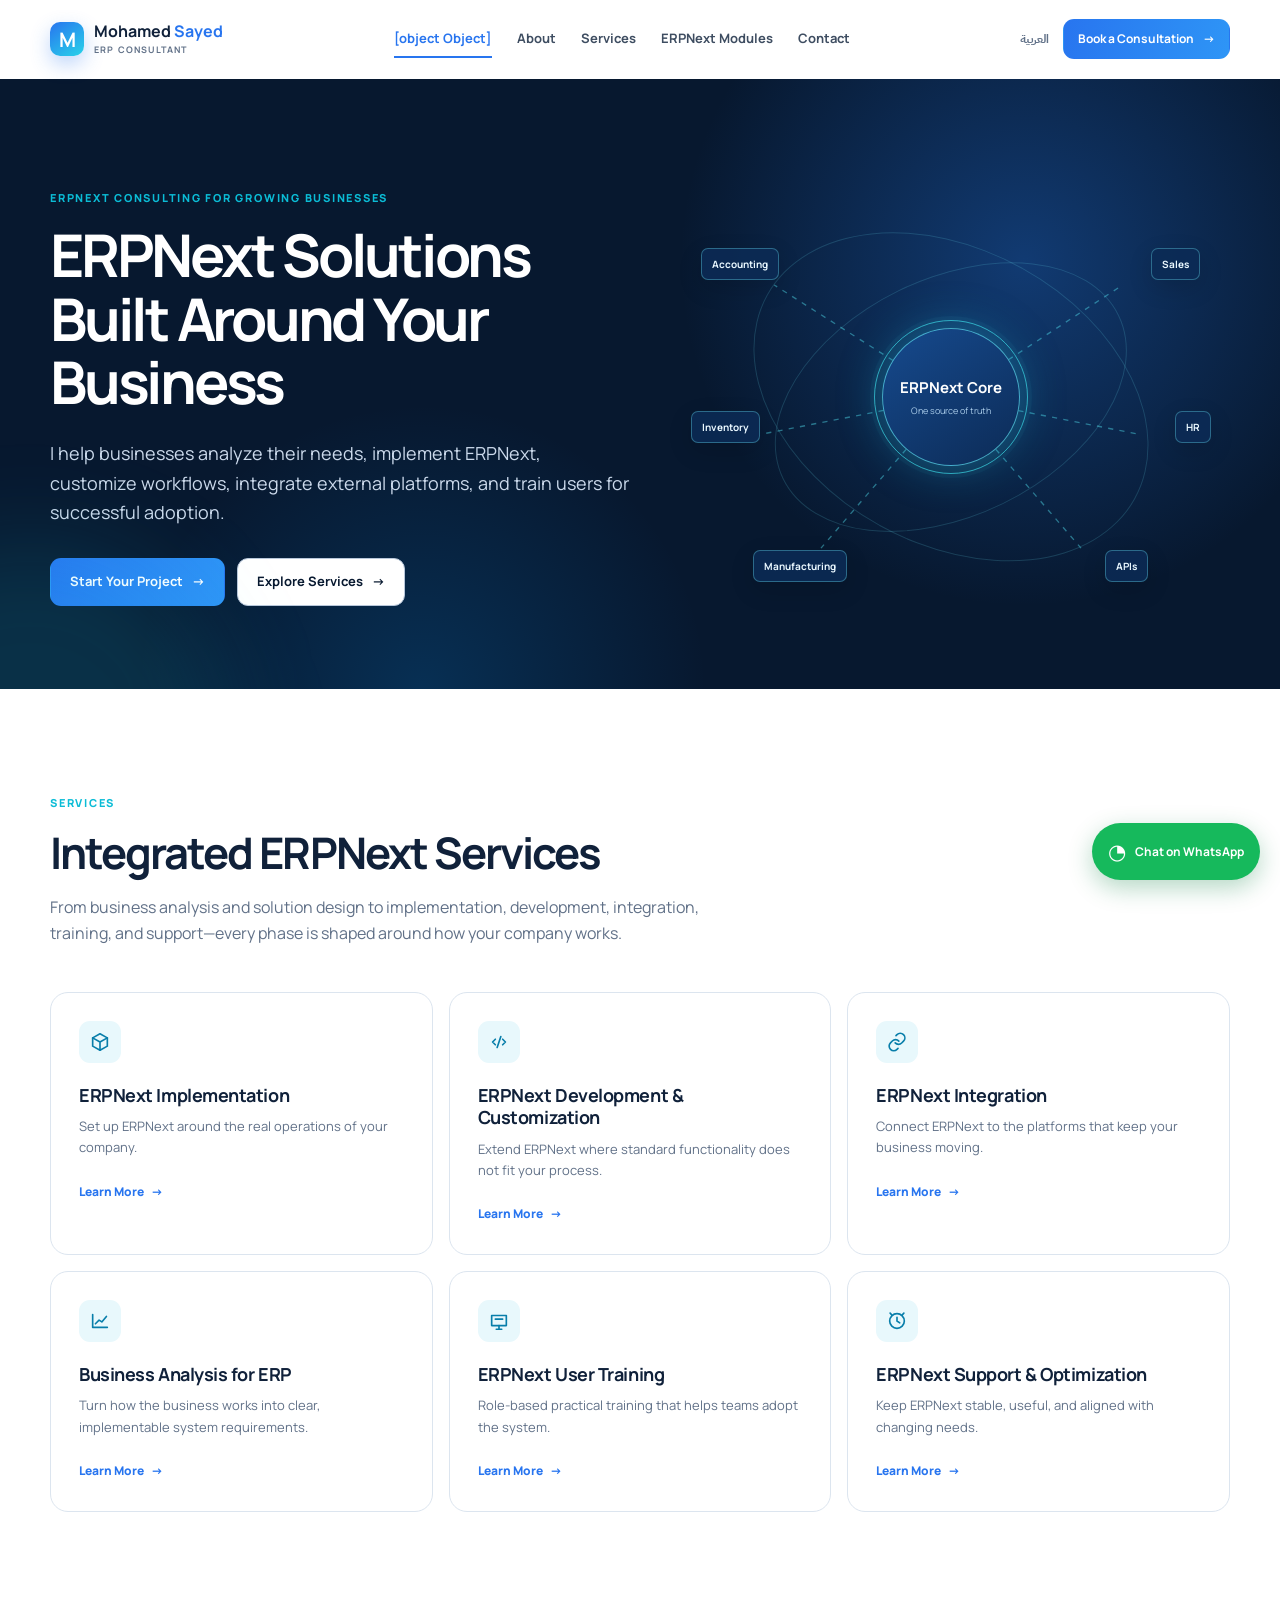
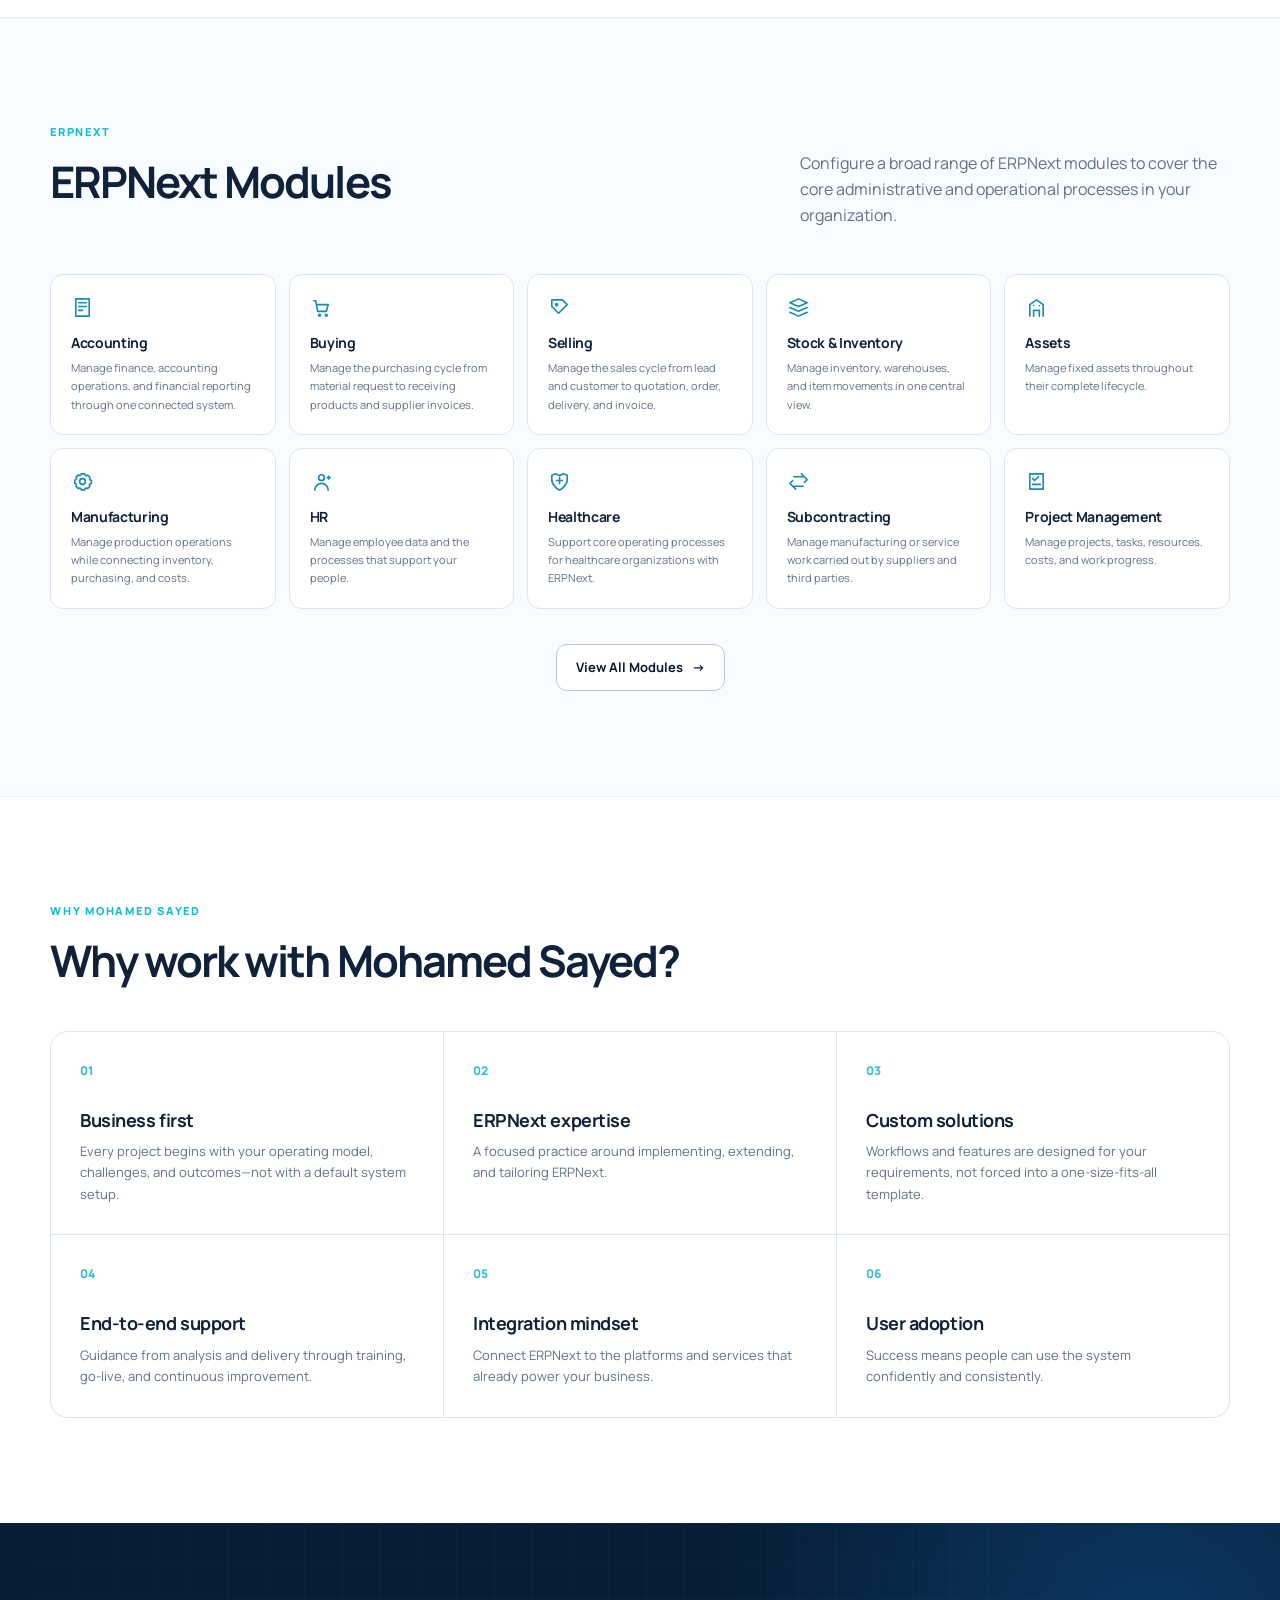
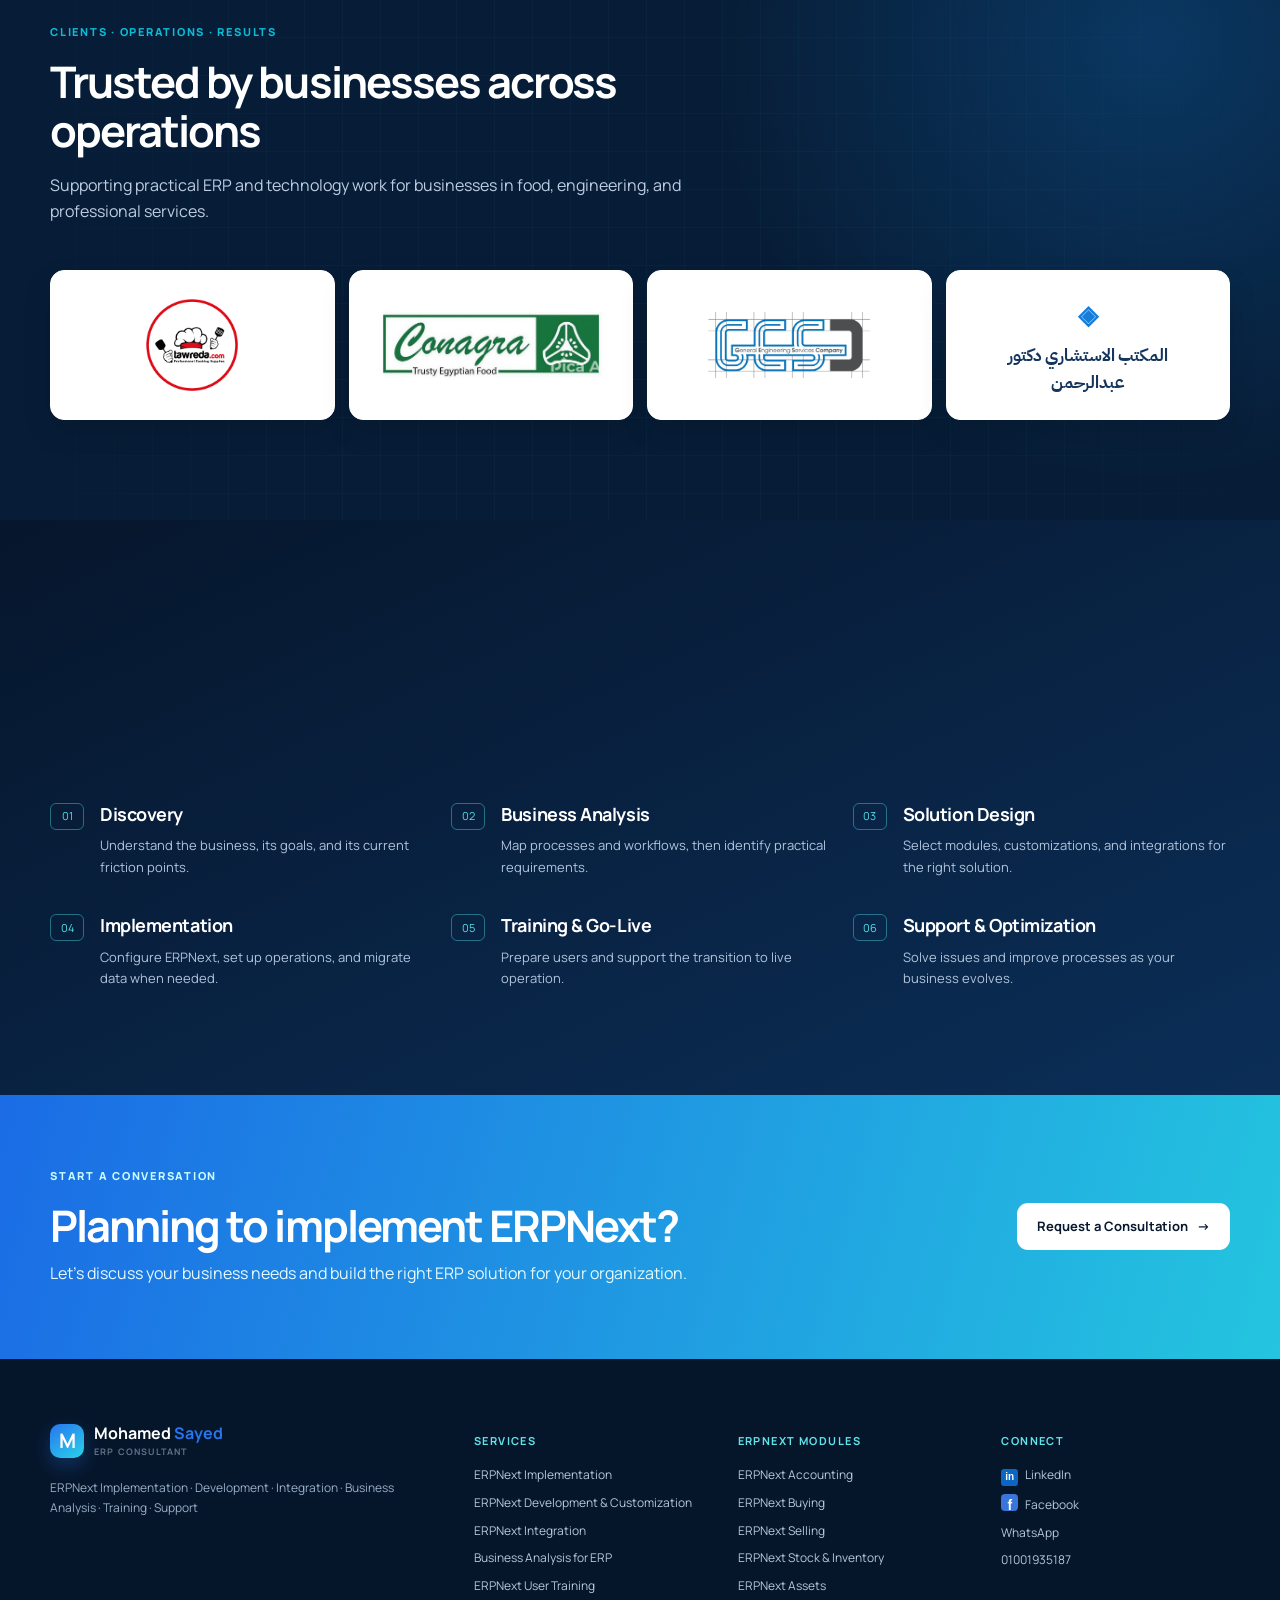
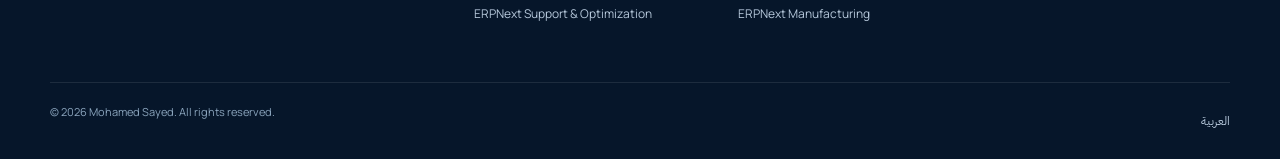
==== index.html @ 6ad9b222 "Initial website upload" ====
<!doctype html>
<html lang="en" dir="ltr">

<head>
  <meta charset="UTF-8" />
  <meta name="viewport" content="width=device-width, initial-scale=1.0" />
  <meta name="theme-color" content="#07182f" />
  <meta name="description"
    content="Mohamed Sayed is an ERPNext consultant for implementation, development, integrations, analysis, training, and support." />
  <meta property="og:type" content="website" />
  <meta property="og:title" content="Mohamed Sayed — ERP Consultant" />
  <meta property="og:description" content="ERPNext solutions built around your business." />
  <meta name="twitter:card" content="summary_large_image" />
  <link rel="canonical" href="/" />
  <title>Mohamed Sayed — ERP Consultant</title>
  <link rel="preconnect" href="https://fonts.googleapis.com" />
  <link rel="preconnect" href="https://fonts.gstatic.com" crossorigin />
  <link
    href="https://fonts.googleapis.com/css2?family=IBM+Plex+Sans+Arabic:wght@400;500;600;700&family=Manrope:wght@400;500;600;700;800&display=swap"
    rel="stylesheet" />
    <link rel="stylesheet" href="/style.css" />
    <link rel="stylesheet" href="/clients.css" />
    <link rel="stylesheet" href="/enhancements.css" />
  <script type="application/ld+json" id="structured-data"></script>
</head>

<body>
  <a class="skip-link" href="#main">Skip to content</a>
  <div id="app">
    <div class="boot"><span></span><span></span><span></span></div>
  </div>
    <script type="module" src="/app.js"></script>
    <script src="/sheets.js" defer></script>
</body>

</html>
---- style.css ----
:root{--navy:#07182f;--navy2:#0b2343;--ink:#10213a;--muted:#617188;--line:#dce5ef;--paper:#f8fbff;--cyan:#28d3e9;--blue:#2875ef;--radius:18px;--wrap:1180px}*{box-sizing:border-box}html{scroll-behavior:smooth}body{margin:0;background:#fff;color:var(--ink);font-family:Manrope,"IBM Plex Sans Arabic",sans-serif;font-size:16px;line-height:1.65}html[dir=rtl] body{font-family:"IBM Plex Sans Arabic",Manrope,sans-serif}.wrap{width:min(calc(100% - 40px),var(--wrap));margin-inline:auto}a{color:inherit;text-decoration:none}.skip-link{position:fixed;z-index:99;top:-70px;inset-inline-start:18px;background:#fff;color:#000;padding:9px 13px;border-radius:6px}.skip-link:focus{top:12px}.site-header{position:sticky;z-index:20;top:0;background:rgba(255,255,255,.84);border-bottom:1px solid transparent;backdrop-filter:blur(16px);transition:.25s}.site-header.scrolled{border-color:var(--line);box-shadow:0 7px 22px #07182f0d}.navbar{height:78px;display:flex;align-items:center;justify-content:space-between;gap:24px}.brand{display:flex;align-items:center;gap:10px;font-weight:700;line-height:1.05;white-space:nowrap}.brand b{color:var(--blue)}.brand small{font-size:9px;color:var(--muted);display:block;letter-spacing:.13em;text-transform:uppercase;margin-top:5px}.brand-mark{display:grid;place-items:center;width:34px;height:34px;border-radius:10px;background:linear-gradient(145deg,var(--blue),var(--cyan));color:#fff;font-size:20px;box-shadow:0 8px 20px #2875ef4d}.nav-links{display:flex;align-items:center;gap:25px;font-size:13px;font-weight:700}.nav-links a{position:relative;color:#3e4d61}.nav-links a:after{content:"";position:absolute;bottom:-8px;inset-inline:0;height:2px;background:var(--blue);transform:scaleX(0);transition:.2s}.nav-links a:hover,.nav-links a.active{color:var(--blue)}.nav-links a.active:after{transform:scaleX(1)}.nav-actions{display:flex;align-items:center;gap:14px}.language{font-size:12px;color:var(--muted);font-weight:700}.button{display:inline-flex;justify-content:center;align-items:center;gap:9px;border-radius:11px;padding:12px 19px;font-weight:700;font-size:13px;border:1px solid transparent;transition:transform .22s,box-shadow .22s,background .22s;cursor:pointer}.button:hover{transform:translateY(-2px);box-shadow:0 10px 20px #07182f22}.button:hover .arrow{transform:translateX(3px)}[dir=rtl] .button:hover .arrow{transform:translateX(-3px)}.arrow{transition:transform .2s}.primary,.nav-cta{background:linear-gradient(105deg,var(--blue),#2e95f6);color:#fff}.nav-cta{padding:9px 14px;font-size:12px}.secondary{border-color:#b8c7da;color:var(--navy);background:#fff}.light{background:#fff;color:var(--navy)}.menu-toggle{display:none;border:0;background:none;width:34px;height:34px;padding:5px}.menu-toggle i{display:block;width:100%;height:2px;background:var(--ink);margin:5px 0}.hero{position:relative;overflow:hidden;background:var(--navy);color:#fff;min-height:610px;padding:98px 0 70px}.hero:before{content:"";position:absolute;inset:0;background:radial-gradient(circle at 80% 30%,#1d62bf77,transparent 31%),radial-gradient(circle at 33% 100%,#078de733,transparent 27%)}.hero-grid{position:relative;display:grid;grid-template-columns:1.02fr .98fr;align-items:center;gap:40px}.eyebrow{display:block;color:#0bbcd6;font-size:11px;letter-spacing:.16em;font-weight:800;text-transform:uppercase;margin-bottom:16px}.hero h1,.page-hero h1,.not-found h1{font-size:clamp(2.35rem,4.6vw,4.6rem);line-height:1.08;letter-spacing:-.055em;margin:0;max-width:730px}.hero p{color:#cbd9eb;max-width:620px;font-size:18px;margin:25px 0 30px}.hero-actions{display:flex;gap:12px;flex-wrap:wrap}.hero-glow{position:absolute;width:400px;height:400px;border-radius:50%;background:#18d4ea22;filter:blur(50px);inset-inline-start:-170px;bottom:-250px}.erp-visual{position:relative;aspect-ratio:1.18;width:min(100%,520px);margin-inline:auto}.erp-visual svg{position:absolute;inset:0;width:100%;height:100%}.erp-visual path{stroke:#51dceb75;stroke-width:1.3;stroke-dasharray:5 6;animation:dash 12s linear infinite}.orbit{position:absolute;left:50%;top:50%;border:1px solid #6cdbef2e;border-radius:50%;transform:translate(-50%,-50%)}.orbit-one{width:72%;height:54%;transform:translate(-50%,-50%) rotate(-26deg)}.orbit-two{width:81%;height:67%;transform:translate(-50%,-50%) rotate(29deg)}.erp-core{position:absolute;top:50%;left:50%;z-index:1;display:grid;place-content:center;text-align:center;width:138px;height:138px;transform:translate(-50%,-50%);background:linear-gradient(145deg,#164a8e,#0c2b56);border:1px solid #60e7f6a6;border-radius:50%;box-shadow:0 0 0 12px #54dce10c,0 0 45px #14b6de57}.erp-core b{font-size:15px}.erp-core small{font-size:9px;color:#a9cbe9;margin-top:4px}.pulse{position:absolute;inset:-9px;border:1px solid #3ee1edaa;border-radius:50%;animation:pulse 2.5s infinite}.system-node{position:absolute;z-index:2;padding:7px 10px;border:1px solid #61d4e761;border-radius:7px;background:#0c2b56dd;box-shadow:0 8px 25px #0002;color:#eaf8ff;font-size:10px;font-weight:700}.node-0{top:16%;left:2%}.node-1{top:16%;right:2%}.node-2{top:53%;left:0}.node-3{top:53%;right:0}.node-4{bottom:8%;left:12%}.node-5{bottom:8%;right:12%}.section{padding:105px 0}.tint{background:var(--paper);border-block:1px solid #edf2f7}.section-heading{max-width:700px;margin-bottom:45px}.section-heading h2,.cta-inner h2{font-size:clamp(2rem,3.4vw,3.25rem);line-height:1.14;letter-spacing:-.045em;margin:0 0 16px}.section-heading p{color:var(--muted);margin:0}.section-heading.split{max-width:none;display:flex;justify-content:space-between;gap:40px}.section-heading.split>p{max-width:430px;padding-top:27px}.cards{display:grid;grid-template-columns:repeat(3,1fr);gap:16px}.card{padding:28px;border:1px solid var(--line);border-radius:var(--radius);background:#fff;transition:transform .25s,border-color .25s,box-shadow .25s}.card:hover{transform:translateY(-5px);border-color:#56bad5;box-shadow:0 18px 35px #1f569c13}.card-icon{display:grid;place-items:center;width:42px;height:42px;border-radius:11px;background:#e8f8fc;color:#087eaa;font-size:21px;margin-bottom:21px}.card h3,.module-card h2,.module-card h3,.why-card h3,.timeline-item h3{font-size:18px;line-height:1.25;margin:0 0 10px;letter-spacing:-.025em}.card p,.module-card p,.why-card p,.timeline-item p{color:var(--muted);font-size:13px;margin:0}.text-link{display:inline-flex;align-items:center;gap:7px;margin-top:23px;color:var(--blue);font-size:12px;font-weight:800}.module-grid{display:grid;grid-template-columns:repeat(5,1fr);gap:13px}.module-card{display:block;padding:20px;border-radius:13px;border:1px solid var(--line);background:#fff;transition:.25s}.module-card:hover{transform:translateY(-4px);border-color:#60c6df;box-shadow:0 13px 28px #215b9714}.module-card>span{color:#168cb5;font-size:22px}.module-card h2,.module-card h3{font-size:14px;margin:13px 0 8px}.module-card p{font-size:11px;display:-webkit-box;-webkit-line-clamp:3;-webkit-box-orient:vertical;overflow:hidden}.center{text-align:center;margin-top:35px}.why-grid{display:grid;grid-template-columns:repeat(3,1fr);gap:1px;background:var(--line);border:1px solid var(--line);border-radius:var(--radius);overflow:hidden}.why-card{background:#fff;padding:29px}.why-card>span{display:block;color:#37bdd1;font-size:12px;font-weight:800;margin-bottom:28px}.process-section{background:linear-gradient(155deg,#06162c,#0b2e57);color:#fff}.process-section .section-heading h2{color:#fff}.timeline{display:grid;grid-template-columns:repeat(3,1fr);gap:36px 24px;position:relative}.timeline-item{display:flex;gap:16px}.timeline-item>span{flex:0 0 auto;font-size:11px;color:#54dfe9;border:1px solid #4bd9e46e;width:34px;height:27px;display:grid;place-items:center;border-radius:6px}.timeline-item h3{color:#fff}.timeline-item p{color:#b1c4dc}.home-cta,.global-cta{background:linear-gradient(105deg,#1b6ce5,#24c5df);color:#fff;padding:72px 0}.cta-inner{display:flex;align-items:center;justify-content:space-between;gap:35px}.cta-inner .eyebrow{color:#cbfdff}.cta-inner h2{max-width:660px;margin-bottom:10px}.cta-inner p{margin:0;max-width:640px;color:#e4fbff}.page-hero{background:linear-gradient(120deg,#07182f,#0b315e);color:#fff;padding:100px 0 82px}.page-hero p{max-width:670px;color:#c7dbf1;font-size:18px;margin:20px 0 0}.content-section{padding:50px 0 105px}.breadcrumb{display:flex;gap:9px;align-items:center;flex-wrap:wrap;color:var(--muted);font-size:12px;margin-bottom:55px}.breadcrumb a:hover{color:var(--blue)}.breadcrumb strong{color:var(--ink)}.prose{max-width:800px}.prose p{font-size:17px;color:#53637a;margin:0 0 22px}.prose .lead{font-size:22px;line-height:1.65;color:#233752}.prose h2{font-size:25px;line-height:1.2;margin:44px 0 19px}.feature-list{list-style:none;padding:0;margin:0;display:grid;grid-template-columns:repeat(2,1fr);gap:10px 20px}.feature-list li{padding:11px 0;border-bottom:1px solid var(--line);font-size:14px}.feature-list li:before{content:'✓';color:#119eb8;font-weight:800;margin-inline-end:10px}.benefit{padding:24px 27px;background:#edfaff;border-inline-start:3px solid var(--cyan);border-radius:0 12px 12px 0;color:#17435b;font-weight:600}.related{display:flex;gap:9px;flex-wrap:wrap}.related a{background:#f0f5fb;border:1px solid var(--line);padding:8px 11px;border-radius:7px;font-size:12px;font-weight:700;transition:.2s}.related a:hover{background:#e0faff;color:#087eaa}.note{font-size:13px!important;background:#fff8e6;padding:14px 17px;border-radius:9px;color:#74581d!important}.flow{display:flex;align-items:center;justify-content:center;gap:13px;margin:35px 0;padding:28px 15px;background:var(--navy);color:#fff;border-radius:14px;font-size:13px;flex-wrap:wrap}.flow span{padding:7px 10px;border:1px solid #5fc7dc66;border-radius:6px}.flow b{color:var(--cyan)}.about-grid{display:grid;grid-template-columns:340px 1fr;gap:80px;align-items:start}.portrait-abstract{height:360px;position:relative;display:grid;place-items:center;background:linear-gradient(135deg,#0a2750,#147cbb);border-radius:var(--radius);overflow:hidden;color:#fff}.portrait-abstract span{font-size:125px;font-weight:800;letter-spacing:-.1em;z-index:1}.portrait-abstract i{position:absolute;width:260px;height:260px;border:1px solid #90effa57;border-radius:50%}.portrait-abstract i:nth-child(2){transform:translate(50px,-100px)}.portrait-abstract i:nth-child(3){transform:translate(-140px,130px)}.portrait-abstract i:nth-child(4){width:100px;height:100px;transform:translate(120px,130px)}.stats{display:flex;gap:28px;margin-top:38px;padding-top:25px;border-top:1px solid var(--line)}.stats b{display:block;font-size:17px}.stats span{display:block;color:var(--muted);font-size:12px}.contact-grid{display:grid;grid-template-columns:minmax(0,1fr) 340px;gap:65px}.contact-form{padding:30px;border:1px solid var(--line);border-radius:var(--radius);box-shadow:0 15px 35px #1c55900d}.form-row{display:grid;grid-template-columns:1fr 1fr;gap:16px}.contact-form label{display:block;font-size:12px;font-weight:700;margin-bottom:16px}.contact-form input,.contact-form select,.contact-form textarea{display:block;width:100%;font:inherit;font-size:14px;color:var(--ink);margin-top:7px;padding:11px 12px;border-radius:8px;border:1px solid #cbd7e4;background:#fff;outline:none;transition:.2s}.contact-form textarea{resize:vertical}.contact-form input:focus,.contact-form select:focus,.contact-form textarea:focus{border-color:var(--blue);box-shadow:0 0 0 3px #2875ef18}.contact-form [aria-invalid=true]{border-color:#c83434}.field-error{color:#b61f1f;display:block;font-size:10px;height:13px;margin-top:2px}.submit{border:0}.form-success{color:#087a50!important;font-weight:700;font-size:13px!important;margin-top:17px!important}.contact-aside{align-self:start;padding:30px;background:var(--navy);color:#fff;border-radius:var(--radius)}.contact-aside h2{margin:0;font-size:25px}.contact-aside p{color:#bad0e9;margin:4px 0 22px}.contact-aside a{display:block;border-top:1px solid #ffffff1f;padding:12px 0;font-size:13px;transition:.2s}.contact-aside a:hover{color:var(--cyan)}.footer{background:#06162a;color:#d3e1f0;padding-top:65px}.footer-grid{display:grid;grid-template-columns:1.7fr 1fr 1fr 1fr;gap:35px}.footer .brand{color:#fff}.footer p{color:#97afc8;font-size:12px;margin:20px 0}.footer h3{font-size:11px;color:#60e5ed;letter-spacing:.13em;text-transform:uppercase;margin:8px 0 15px}.footer a:not(.brand){display:block;color:#b6c8db;font-size:12px;margin:8px 0}.footer a:not(.brand):hover{color:#fff}.footer-bottom{margin-top:50px;padding:20px 0;border-top:1px solid #ffffff18;font-size:11px;color:#8ba5bd;display:flex;justify-content:space-between}.whatsapp{position:fixed;z-index:15;bottom:20px;inset-inline-end:20px;display:flex;align-items:center;gap:9px;background:#16b95c;color:#fff;border-radius:100px;padding:11px 16px;box-shadow:0 8px 24px #0b7e3f4d;font-size:12px;transition:.2s}.whatsapp:hover{transform:translateY(-2px)}.whatsapp span{font-size:21px}.back-top{position:fixed;z-index:15;bottom:21px;inset-inline-start:21px;width:39px;height:39px;border:1px solid var(--line);border-radius:50%;background:#fff;color:var(--blue);opacity:0;visibility:hidden;transition:.2s}.back-top.show{opacity:1;visibility:visible}.not-found{min-height:70vh;display:grid;place-items:center;text-align:center;background:radial-gradient(circle,#dffaff,#fff 54%)}.not-found .wrap{max-width:600px}.error-code{font-size:clamp(7rem,20vw,12rem);font-weight:800;letter-spacing:-.1em;line-height:.8;background:linear-gradient(120deg,#2875ef,#24cfe0);background-clip:text;-webkit-background-clip:text;color:transparent}.not-found h1{font-size:34px;margin:30px auto 10px}.not-found p{color:var(--muted);margin-bottom:25px}.not-found .hero-actions{justify-content:center}.boot{height:100vh;background:var(--navy);display:grid;place-content:center;grid-auto-flow:column;gap:8px}.boot span{height:8px;width:8px;border-radius:50%;background:var(--cyan);animation:blink 1s infinite alternate}.boot span:nth-child(2){animation-delay:.15s}.boot span:nth-child(3){animation-delay:.3s}.reveal{opacity:0;transform:translateY(18px);transition:opacity .55s ease,transform .55s ease}.reveal.visible{opacity:1;transform:none}.animate-in{opacity:0;animation:enter .65s forwards}.delay-1{animation-delay:.12s}.delay-2{animation-delay:.24s}.delay-3{animation-delay:.36s}@keyframes enter{to{opacity:1;transform:none}}@keyframes pulse{0%,100%{transform:scale(.92);opacity:.9}50%{transform:scale(1.1);opacity:.15}}@keyframes dash{to{stroke-dashoffset:-110}}@keyframes blink{to{transform:translateY(-8px);opacity:.35}}@media(max-width:900px){.nav-links{gap:15px}.nav-cta{display:none}.hero{min-height:auto}.hero-grid{grid-template-columns:1fr}.erp-visual{max-width:440px}.cards{grid-template-columns:repeat(2,1fr)}.module-grid{grid-template-columns:repeat(3,1fr)}.about-grid{gap:40px}.footer-grid{grid-template-columns:1.5fr 1fr 1fr}.footer-grid>div:last-child{grid-column:2/4}.contact-grid{gap:30px;grid-template-columns:1fr 290px}}@media(max-width:650px){.wrap{width:min(calc(100% - 32px),var(--wrap))}.navbar{height:68px}.nav-links{position:fixed;z-index:19;top:68px;inset-inline:16px;display:none;padding:14px;border:1px solid var(--line);border-radius:12px;background:#fff;box-shadow:0 20px 30px #09254b21}.nav-links.open{display:grid}.nav-links a{padding:9px}.nav-links a:after{display:none}.menu-toggle{display:block}.hero{padding:62px 0 50px}.hero p,.page-hero p{font-size:15px}.erp-visual{margin-top:18px}.section{padding:72px 0}.section-heading{margin-bottom:30px}.section-heading.split,.cta-inner{display:block}.section-heading.split>p{padding-top:0}.cards,.why-grid{grid-template-columns:1fr}.module-grid{grid-template-columns:repeat(2,1fr);gap:9px}.module-card{padding:15px}.timeline{grid-template-columns:1fr;gap:27px}.home-cta,.global-cta{padding:55px 0}.cta-inner .button{margin-top:24px}.page-hero{padding:72px 0 55px}.content-section{padding:35px 0 70px}.breadcrumb{margin-bottom:35px}.prose .lead{font-size:18px}.feature-list{grid-template-columns:1fr}.flow{font-size:11px;gap:7px}.about-grid,.contact-grid{grid-template-columns:1fr}.portrait-abstract{height:230px;max-width:320px}.form-row{grid-template-columns:1fr;gap:0}.footer-grid{grid-template-columns:1fr 1fr;gap:25px}.footer-grid>div:first-child{grid-column:1/3}.footer-grid>div:last-child{grid-column:auto}.footer-bottom{margin-top:35px}.whatsapp b{display:none}.whatsapp{width:48px;height:48px;justify-content:center;padding:0}.back-top{inset-inline-start:16px;bottom:18px}.hero-actions .button{flex:1}.language{font-size:11px}}@media(prefers-reduced-motion:reduce){*,*:before,*:after{animation-duration:.01ms!important;animation-iteration-count:1!important;scroll-behavior:auto!important;transition-duration:.01ms!important}.reveal{opacity:1;transform:none}}
---- clients.css ----
.clients-section{position:relative;overflow:hidden;padding:100px 0;background:#071d37;color:#fff}.clients-section:before{content:"";position:absolute;inset:0;opacity:.32;background-image:linear-gradient(#4ed9e21a 1px,transparent 1px),linear-gradient(90deg,#4ed9e21a 1px,transparent 1px);background-size:38px 38px;mask-image:linear-gradient(90deg,transparent,#000 20%,#000 80%,transparent)}.clients-section .wrap{position:relative}.clients-heading{max-width:680px}.clients-heading h2{color:#fff}.clients-heading p{color:#bdcde1}.client-grid{display:grid;grid-template-columns:repeat(4,1fr);gap:14px}.client-card{height:150px;display:grid;place-items:center;padding:22px;border:1px solid #78dae02e;border-radius:14px;background:linear-gradient(145deg,#ffffff0b,#58dbe508);box-shadow:inset 0 1px #fff1;transition:.25s}.client-card:hover{transform:translateY(-4px);background:#ffffff12;border-color:#58dce382}.client-card img{max-width:100%;max-height:88px;object-fit:contain;filter:grayscale(1) brightness(0) invert(1);opacity:.88;transition:.25s}.client-card:hover img{filter:none;opacity:1}.client-card .logo-tawreda{max-height:94px;border-radius:5px}.client-card .logo-conagra{max-height:66px}.client-card .logo-gesc{max-height:63px}.client-name{font-size:17px;font-weight:700;line-height:1.55;text-align:center;color:#e8fbff;max-width:180px}.client-name:before{content:"◈";display:block;color:var(--cyan);font-size:26px;margin-bottom:8px}@media(max-width:900px){.client-grid{grid-template-columns:repeat(2,1fr)}}@media(max-width:650px){.clients-section{padding:72px 0}.client-card{height:125px;padding:15px}.client-card img{max-height:70px}.client-card .logo-tawreda{max-height:76px}.client-card .logo-conagra{max-height:53px}.client-card .logo-gesc{max-height:50px}.client-name{font-size:14px}}
---- enhancements.css ----
/* Premium icons and client-brand presentation */
.card-icon svg{width:22px;height:22px}.module-card>span{display:flex;align-items:center;height:26px}.module-card>span svg{width:23px;height:23px;stroke-width:1.7}.card:hover .card-icon{background:linear-gradient(135deg,#1c74eb,#28d3e9);color:#fff;box-shadow:0 8px 18px #2875ef38}.module-card:hover>span{color:var(--blue)}.footer a[href*="facebook.com"]:before{content:"f";display:inline-grid;place-items:center;width:17px;height:17px;margin-inline-end:7px;border-radius:4px;background:#3975da;color:#fff;font-family:Arial,sans-serif;font-weight:800;font-size:14px;vertical-align:-1px}.footer a[href*="linkedin.com"]:before{content:"in";display:inline-grid;place-items:center;width:17px;height:17px;margin-inline-end:7px;border-radius:3px;background:#0a66c2;color:#fff;font-family:Arial,sans-serif;font-weight:800;font-size:10px;vertical-align:-1px}.clients-section{background:radial-gradient(circle at 90% 20%,#137bd047,transparent 35%),#071d37}.client-card{background:#fff;border-color:#fff;box-shadow:0 12px 28px #00000024}.client-card:hover{transform:translateY(-6px) scale(1.02);background:#fff;border-color:#64e3eb;box-shadow:0 18px 35px #27cadd42}.client-card img{filter:none;opacity:1}.client-card:hover img{filter:none;transform:scale(1.04)}.client-card .logo-tawreda{max-height:92px}.client-card .logo-conagra{max-height:68px}.client-card .logo-gesc{max-height:66px}.client-name{color:#14365d}.client-name:before{color:#167dda}@media(max-width:650px){.client-card:hover{transform:translateY(-3px)}.client-card .logo-tawreda{max-height:72px}.client-card .logo-conagra{max-height:52px}.client-card .logo-gesc{max-height:52px}}
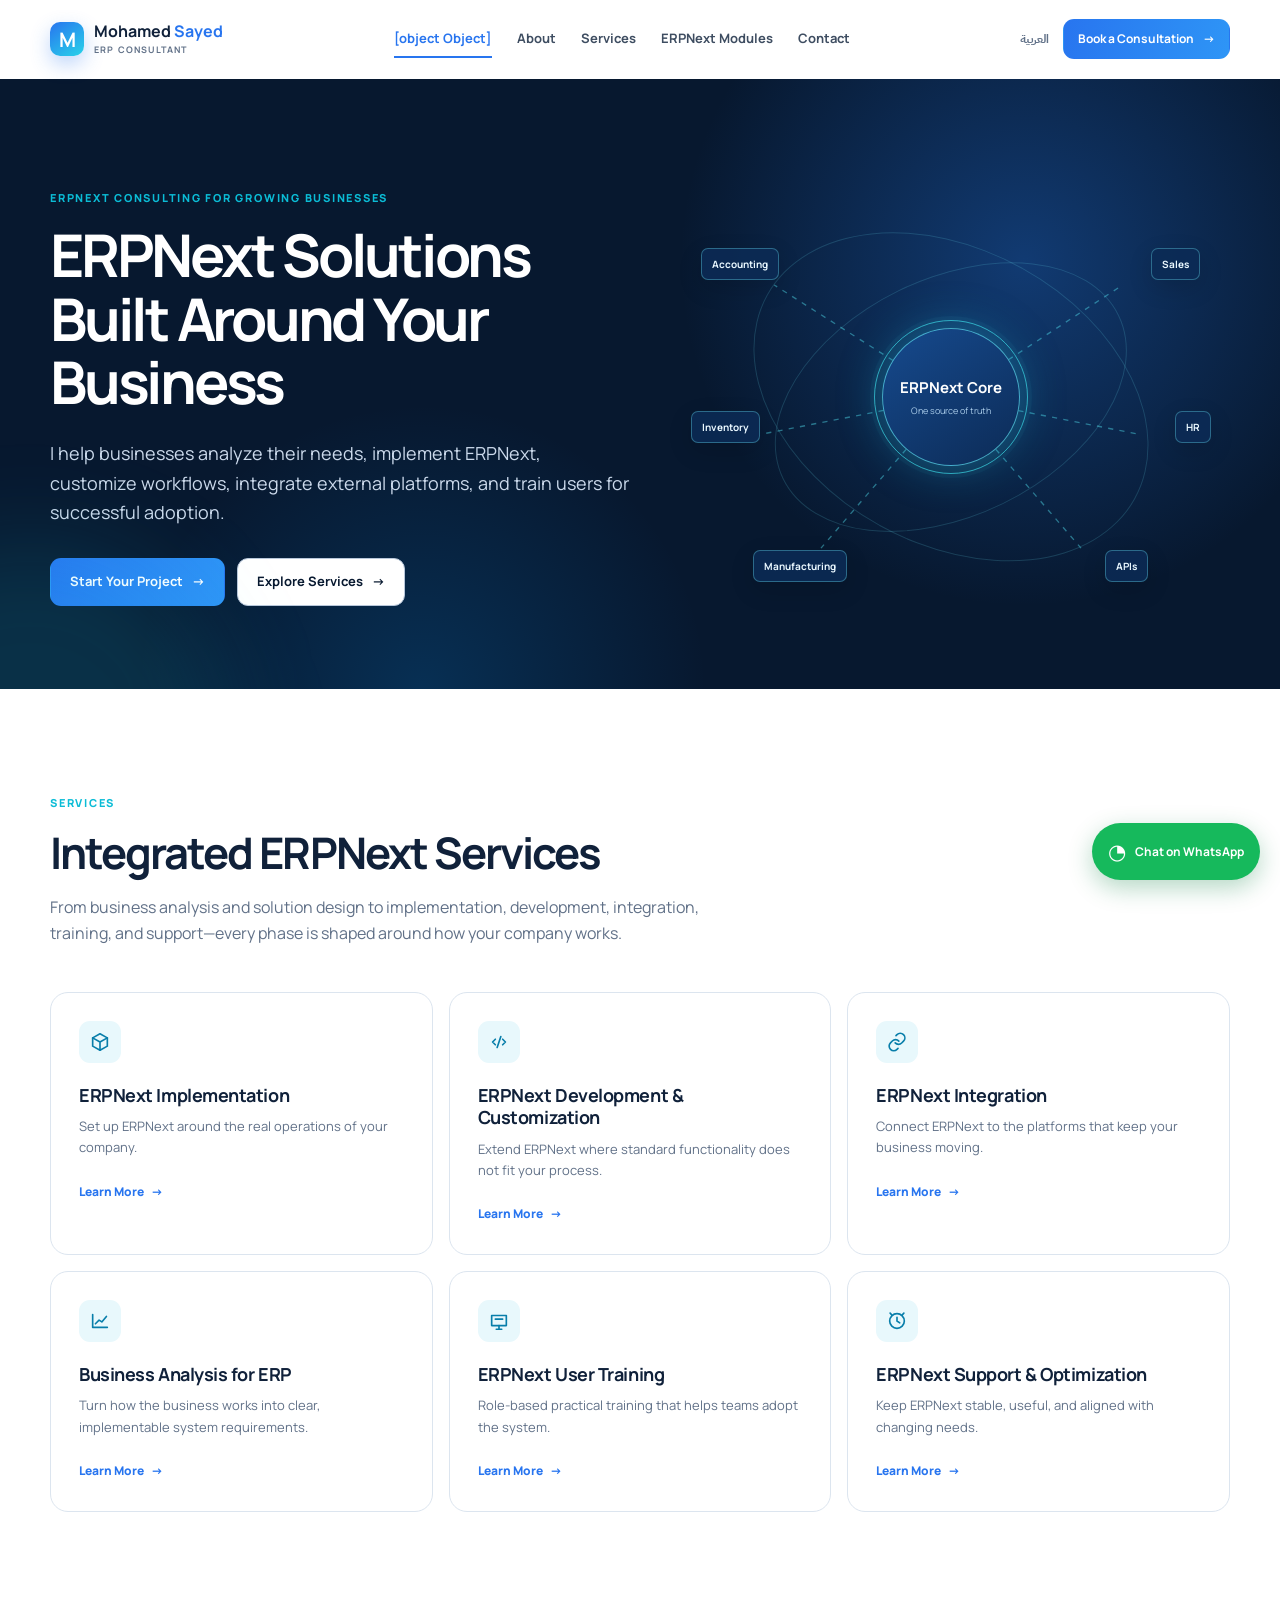
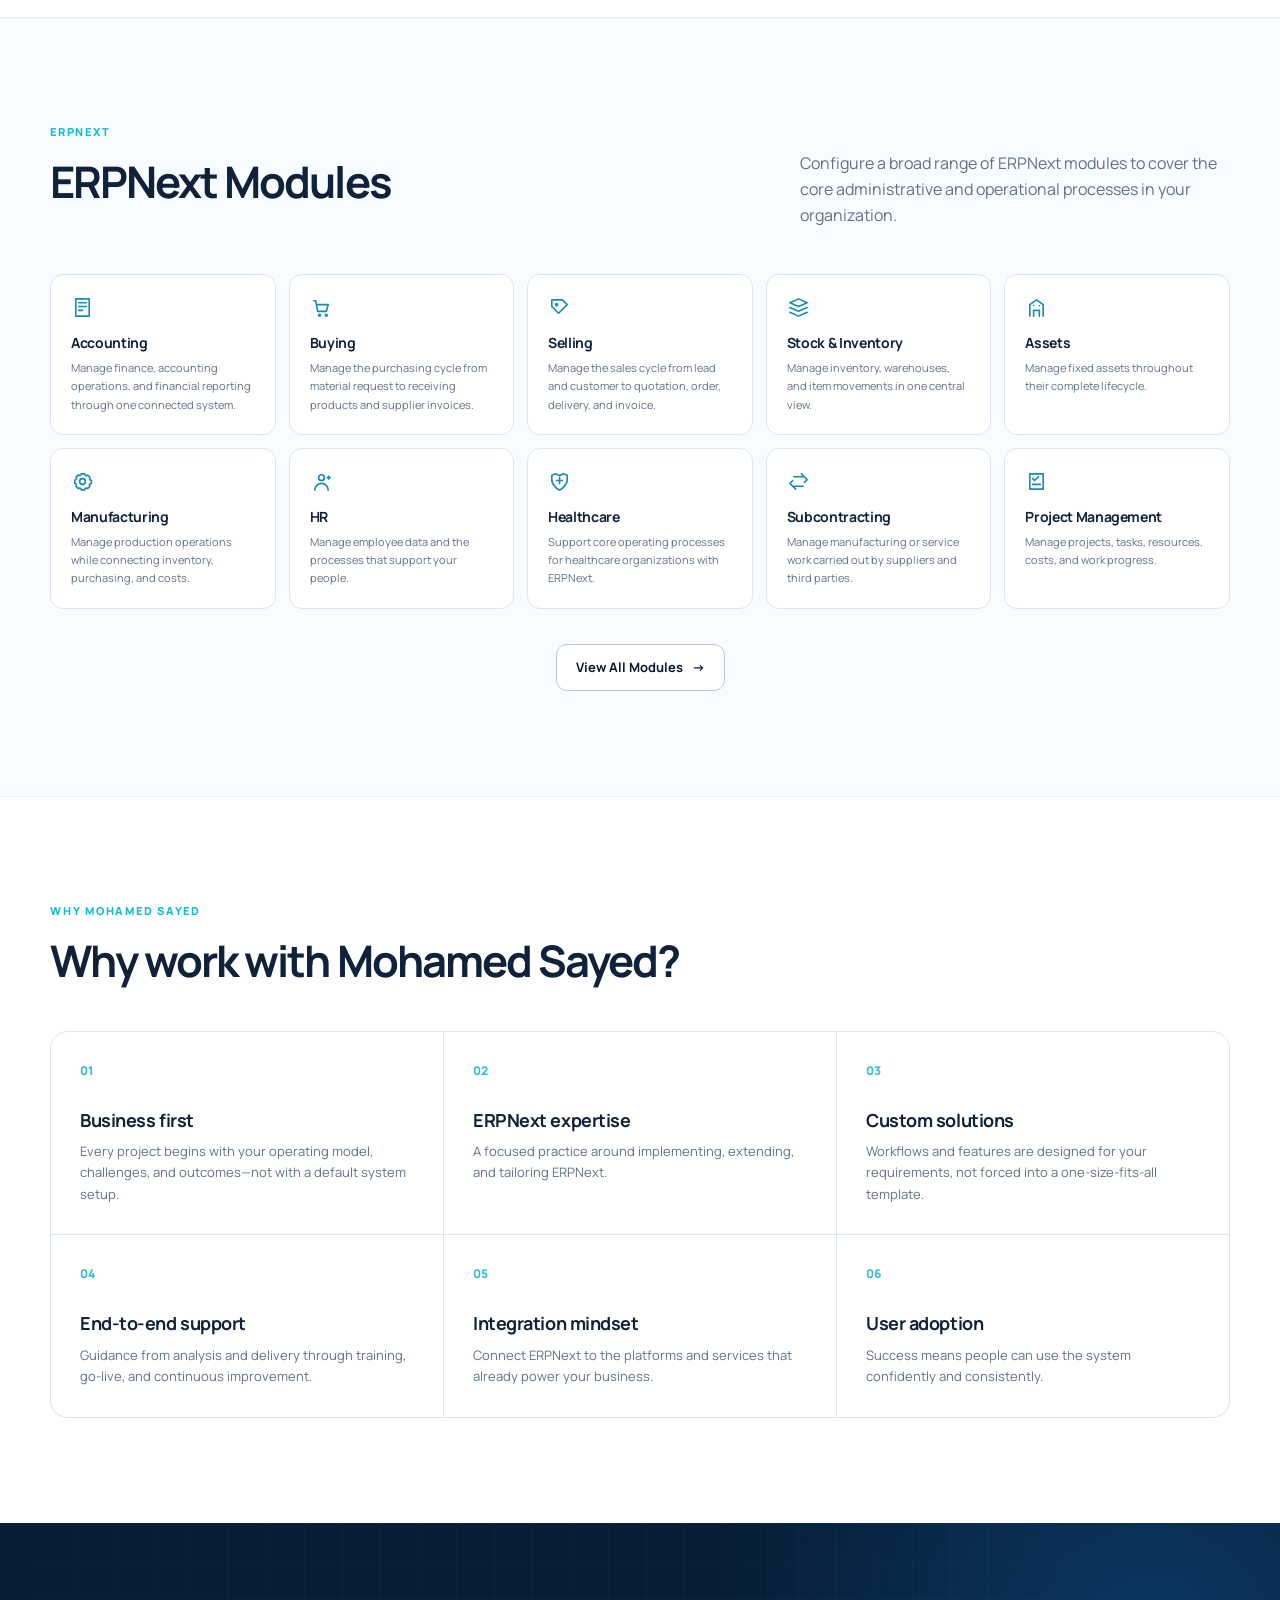
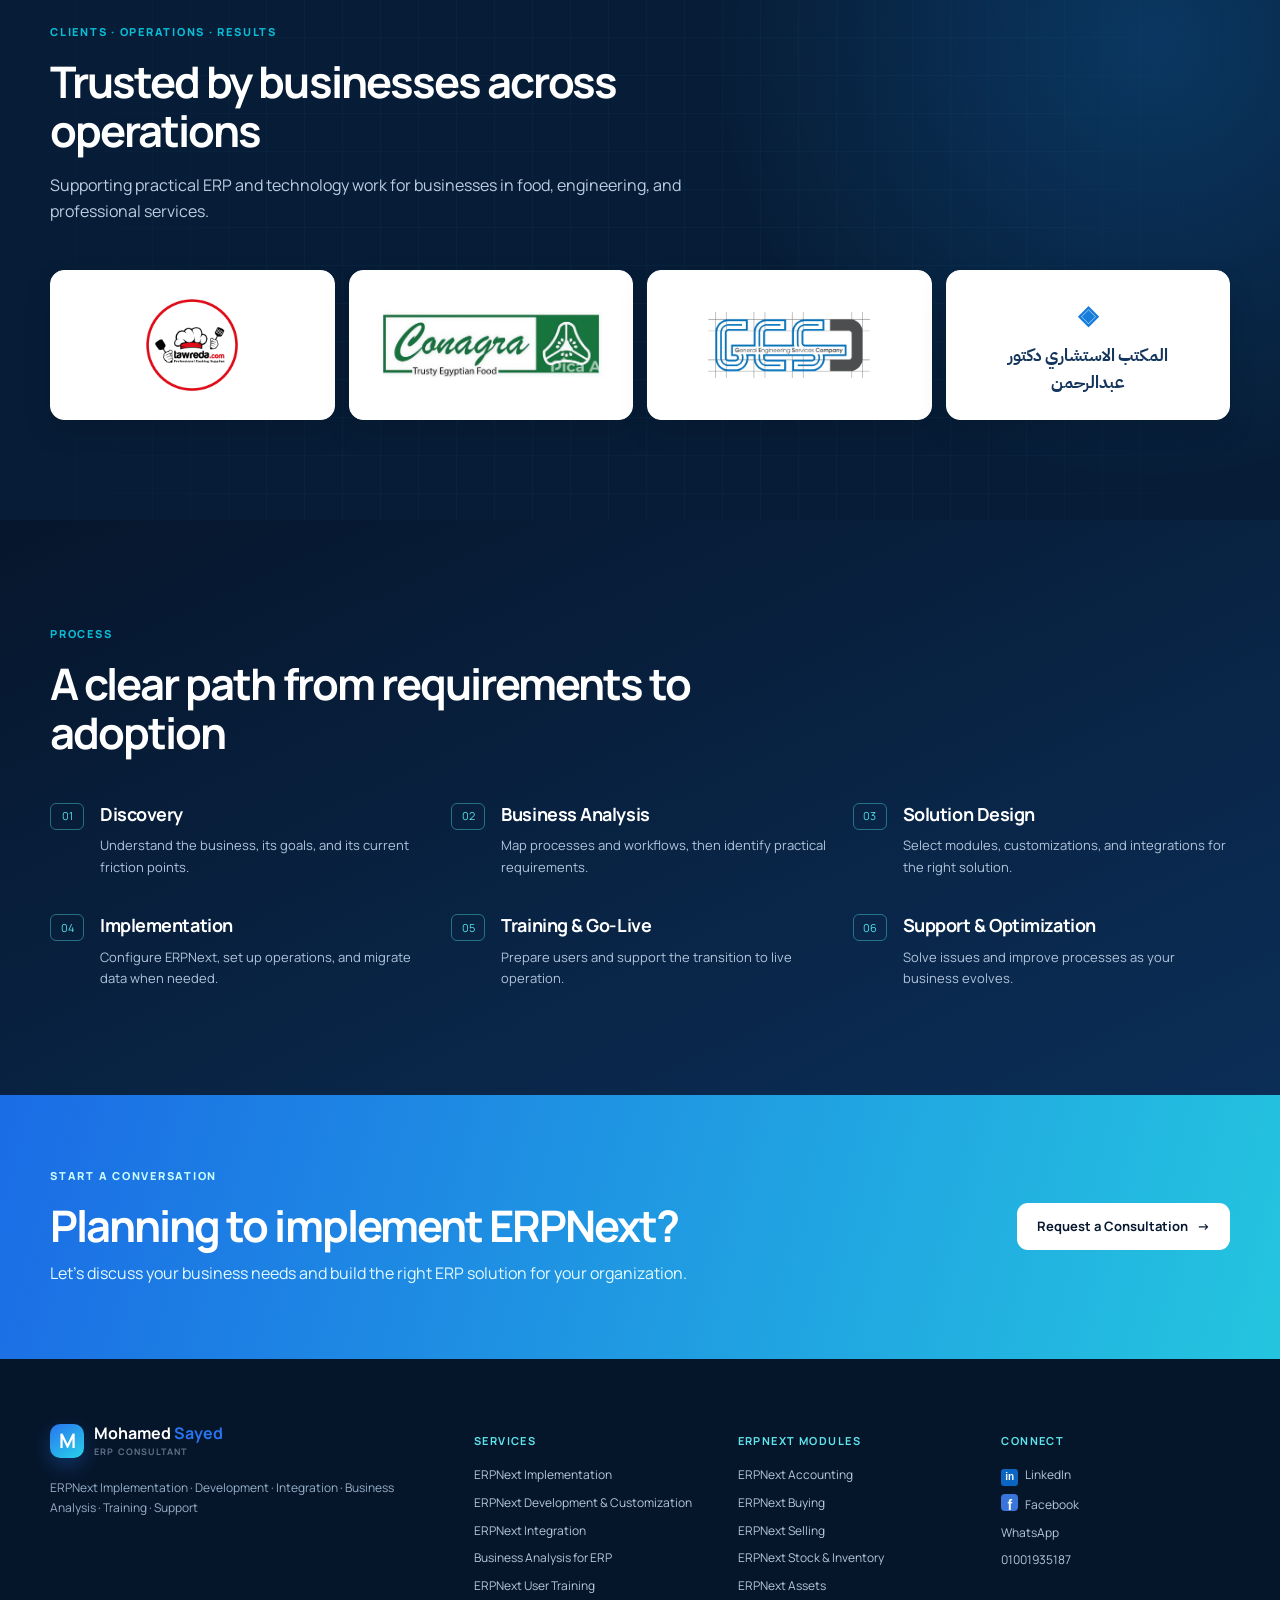
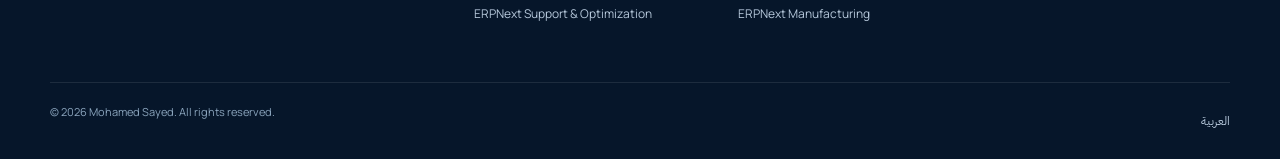
==== commit 37806a4e: "edit index" ====
--- a/index.html
+++ b/index.html
@@ -11,26 +11,39 @@
   <meta property="og:title" content="Mohamed Sayed — ERP Consultant" />
   <meta property="og:description" content="ERPNext solutions built around your business." />
   <meta name="twitter:card" content="summary_large_image" />
-  <link rel="canonical" href="/" />
+
+  <link rel="canonical" href="./" />
+
   <title>Mohamed Sayed — ERP Consultant</title>
+
   <link rel="preconnect" href="https://fonts.googleapis.com" />
   <link rel="preconnect" href="https://fonts.gstatic.com" crossorigin />
+
   <link
     href="https://fonts.googleapis.com/css2?family=IBM+Plex+Sans+Arabic:wght@400;500;600;700&family=Manrope:wght@400;500;600;700;800&display=swap"
-    rel="stylesheet" />
-    <link rel="stylesheet" href="/style.css" />
-    <link rel="stylesheet" href="/clients.css" />
-    <link rel="stylesheet" href="/enhancements.css" />
+    rel="stylesheet"
+  />
+
+  <link rel="stylesheet" href="./style.css" />
+  <link rel="stylesheet" href="./clients.css" />
+  <link rel="stylesheet" href="./enhancements.css" />
+
   <script type="application/ld+json" id="structured-data"></script>
 </head>
 
 <body>
   <a class="skip-link" href="#main">Skip to content</a>
+
   <div id="app">
-    <div class="boot"><span></span><span></span><span></span></div>
+    <div class="boot">
+      <span></span>
+      <span></span>
+      <span></span>
+    </div>
   </div>
-    <script type="module" src="/app.js"></script>
-    <script src="/sheets.js" defer></script>
+
+  <script type="module" src="./app.js"></script>
+  <script src="./sheets.js" defer></script>
 </body>
 
 </html>
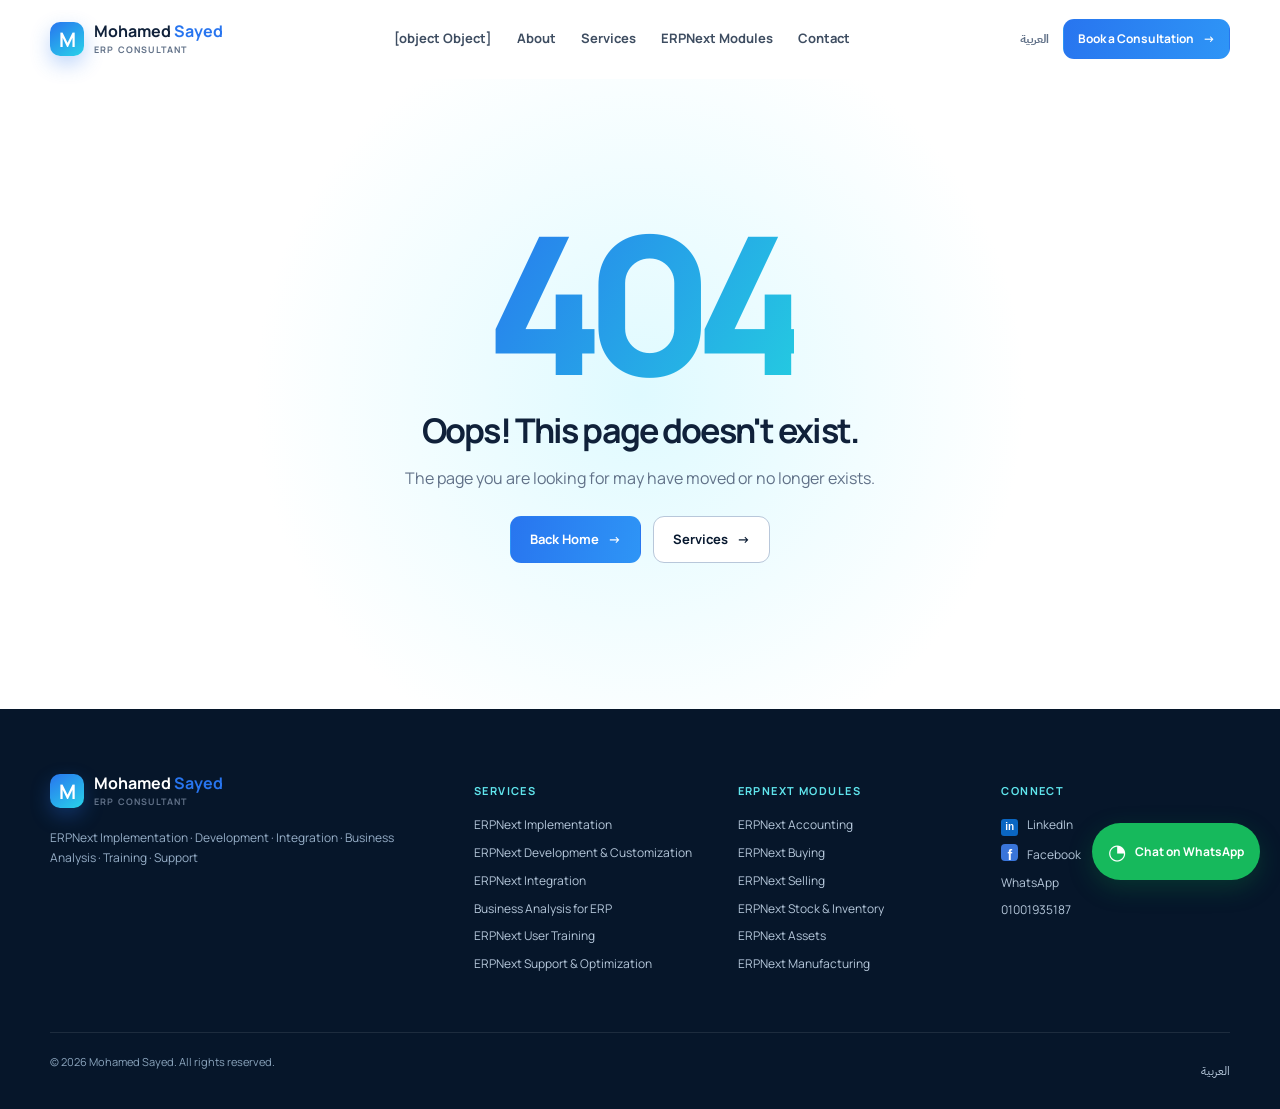
==== commit 9dce64c7: "Add favicon link to index.html" ====
--- a/index.html
+++ b/index.html
@@ -12,6 +12,8 @@
   <meta property="og:description" content="ERPNext solutions built around your business." />
   <meta name="twitter:card" content="summary_large_image" />
 
+<link rel="icon" href="https://labs.google/fx/tools/flow/shared/image/df8df1e1-20db-4ce7-9059-01e3855e5f13">
+  
   <link rel="canonical" href="./" />
 
   <title>Mohamed Sayed — ERP Consultant</title>
